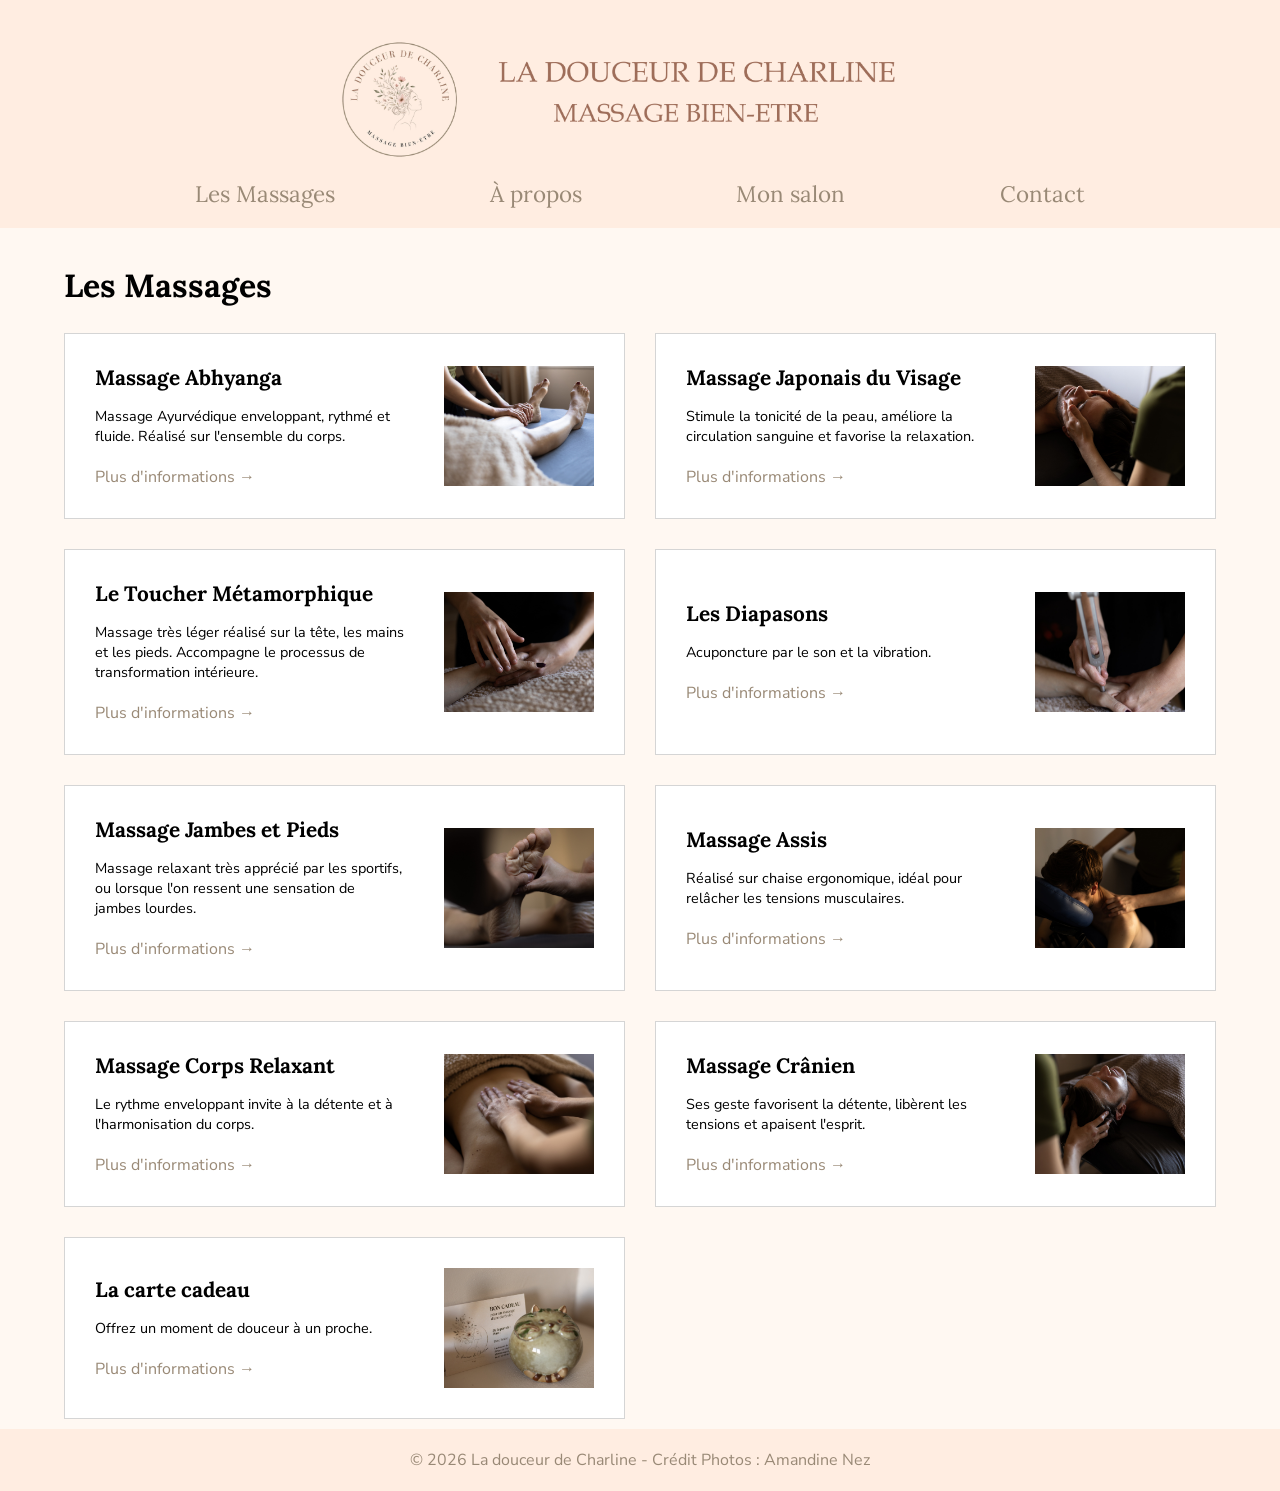
==== index.html @ 856e1076 "Add files via upload" ====
<!DOCTYPE html>

<html lang="fr">
<head>
	<meta charset="UTF-8">
	<meta name="viewport" content="width=device-width, initial-scale=1.0">
    <title>Accueil | La douceur de Charline</title>
    <link rel="stylesheet" href="css/style.css">
	<link rel="preconnect" href="https://fonts.googleapis.com">
	<link rel="preconnect" href="https://fonts.gstatic.com" crossorigin>
	<link href="https://fonts.googleapis.com/css2?family=Lora:wght@500;600;700&family=Nunito+Sans:wght@400;500;600;700&display=swap" rel="stylesheet">
</head>
<body>
	<header>
		<div class="conteneur-header">

			<a href="index.html"><img class="logo"
				 src="images/logo/logo_v2.png"
				 alt="Logo de la douceur de Charline"
				 ></a>

			<div class="contenu-header">

				<nav>
					<ul>
						<li><a href="index.html">Les Massages</a></li>
						<li><a href="apropos.html">À propos</a></li>
						<li><a href="moncabinet.html">Mon salon</a></li>
						<li><a href="contact.html">Contact</a></li>
					</ul>
				</nav>
			</div>
		</div>
	</header>
	<main>
	<h2>Les Massages</h2>
		<section class="grille-massages">

			<article class="carte-massage">

				<div class="contenu-massage">
					<h3>Massage Abhyanga</h3>

					<p class="accroche">
						Massage Ayurvédique enveloppant, rythmé et fluide.
						Réalisé sur l'ensemble du corps.
					</p>

					<a href="massages/abhyanga.html">
						Plus d'informations →
					</a>
				</div>

				<a href="massages/abhyanga.html"><img 
					src="images/massages/abhyanga.jpg" 
					alt="Image d'un massage abhyanga"></a>

			</article>
			
			<article class="carte-massage">

				<div class="contenu-massage">
					<h3>Massage Japonais du Visage</h3>

					<p class="accroche">
						Stimule la tonicité de la peau, améliore la circulation sanguine et favorise la relaxation.
					</p>

					<a href="massages/massagejaponais.html">
						Plus d'informations →
					</a>
				</div>

				<a href="massages/massagejaponais.html"><img 
					src="images/massages/kobido.jpg" 
					alt="Image d'un massage japonais du visage"></a>

			</article>
			
			<article class="carte-massage">

				<div class="contenu-massage">
					<h3>Le Toucher Métamorphique</h3>

					<p class="accroche">
						Massage très léger réalisé sur la tête, les mains et les pieds. Accompagne le processus de transformation intérieure.
					</p>

					<a href="massages/touchermetamorphique.html">
						Plus d'informations →
					</a>
				</div>

				<a href="massages/touchermetamorphique.html"><img 
					src="images/massages/meta.jpg" 
					alt="Image d'un toucher metamorphique"></a>

			</article>
			
			<article class="carte-massage">

				<div class="contenu-massage">
					<h3>Les Diapasons</h3>

					<p class="accroche">
						Acuponcture par le son et la vibration.
					</p>

					<a href="massages/diapasons.html">
						Plus d'informations →
					</a>
				</div>

				<a href="massages/diapasons.html"><img 
					src="images/massages/diapasons.jpg" 
					alt="Image d'un massage diapasons"></a>

			</article>
			
			<article class="carte-massage">

				<div class="contenu-massage">
					<h3>Massage Jambes et Pieds</h3>

					<p class="accroche">
						Massage relaxant très apprécié par les sportifs, ou lorsque l'on ressent une sensation de jambes lourdes.
					</p>

					<a href="massages/jambesetpieds.html">
						Plus d'informations →
					</a>
				</div>

				<a href="massages/jambesetpieds.html"><img 
					src="images/massages/jambes.jpg" 
					alt="Image d'un massage jambes et pieds"></a>

			</article>
			
			<article class="carte-massage">

				<div class="contenu-massage">
					<h3>Massage Assis</h3>

					<p class="accroche">
						Réalisé sur chaise ergonomique, idéal pour relâcher les tensions musculaires.
					</p>

					<a href="massages/massageassis.html">
						Plus d'informations →
					</a>
				</div>

				<a href="massages/massageassis.html"><img 
					src="images/massages/assis.jpg" 
					alt="Image d'un massage assis"></a>

			</article>
			
			<article class="carte-massage">

				<div class="contenu-massage">
					<h3>Massage Corps Relaxant</h3>

					<p class="accroche">
						Le rythme enveloppant invite à la détente et à l'harmonisation du corps.
					</p>

					<a href="massages/massagecorpsrelaxant.html">
						Plus d'informations →
					</a>
				</div>

				<a href="massages/massagecorpsrelaxant.html"><img 
					src="images/massages/corps.jpg" 
					alt="Image d'un massage corps relaxant"></a>

			</article>

			<article class="carte-massage">

				<div class="contenu-massage">
					<h3>Massage Crânien</h3>

					<p class="accroche">
						Ses geste favorisent la détente, libèrent les tensions et apaisent l'esprit.
					</p>

					<a href="massages/massagecranien.html">
						Plus d'informations →
					</a>
				</div>

				<a href="massages/massagecranien.html"><img 
					src="images/massages/cranien.jpg" 
					alt="Image d'un massage cranien"></a>

			</article>

			<article class="carte-massage">

				<div class="contenu-massage">
					<h3>La carte cadeau</h3>

					<p class="accroche">
						Offrez un moment de douceur à un proche.
					</p>

					<a href="massages/carte_cadeau.html">
						Plus d'informations →
					</a>
				</div>

				<a href="massages/carte_cadeau.html"><img 
					src="images/massages/cadeau.jpg" 
					alt="Image d'une carte cadeau"></a>

			</article>


		</section>
	</main>
	<footer>
		<p>© 2026 La douceur de Charline - Crédit Photos : Amandine Nez</p>
	</footer>
</body>
</html>
---- css/style.css ----
* {
    box-sizing: border-box;
}

.conteneur-header {
    max-width: 1800px;
    margin: 0 auto;
    padding: 0 20px;
    gap: 50px;
}
body {
    font-family: "Nunito Sans", sans-serif;
    margin: 0;
}
main {
	background-color: #FFF8F2;
    padding: 10px 5%;
}
header {
	background-color: #ffede1;
    color: white;
    padding: 20px;
}
h3 {
    font-family: "Lora", serif;
    font-size: 2rem;
    margin: 5px 0;
    text-align: center;
}
nav a {
    color: #998976;
    text-decoration: none;
}
nav ul {
    font-size: 1.4rem;
    font-family: "Lora", serif;
    display: flex;
    justify-content: space-evenly;
    list-style: none;
    padding: 0;
    margin: 0;
}
nav a:hover {
    text-decoration: underline;
}
.logo {
    width: 40rem;
	display: block;
	margin: 0 auto;
}
h1 {
    font-size: 3rem;
    margin-bottom: 0;
}
header p {
    margin-top: 5px;
}

.contenu-header {
    flex: 1;
    margin:0;
}


.grille-massages {
    display: grid;
    grid-template-columns: repeat(3, 1fr);
    gap: 30px;
}

.carte-massage {
    border: 1px solid #d5d5d5;
    padding: 30px;
    background-color: white;

    display: flex;
    flex-direction: row;
    align-items: center;
    gap: 40px;
}

/* Partie texte à gauche */
.contenu-massage {
    flex: 1;
    display: flex;
    flex-direction: column;
    justify-content: center;
}

/* Titre */
.carte-massage h3 {
    font-family: "Lora", serif;
    font-size: 1.3rem;
    margin: 0 0 15px;
    text-align: left;
}

/* Description */
.carte-massage .accroche {
    font-family: "Nunito Sans", sans-serif;
    font-size: 0.9rem;
    margin: 0 0 20px;
    text-align: left;
}

/* Lien */
.carte-massage a {
    color: #998976;
    text-decoration: none;
    font-family: "Nunito Sans", sans-serif;
    font-size: 1rem;
}

.carte-massage a:hover {
    text-decoration: underline;
}

/* Image à droite */
.carte-massage img {
    width: 150px;
    height: 120px;
    object-fit: cover;
    flex-shrink: 0;
}


article {
    border: 1px solid #d5d5d5;
    padding: 20px;
    background-color: white;
    display: flex;
    flex-direction: column;
}

article img {
    width: 80%;
    aspect-ratio: 1 / 1;
    object-fit: cover;
    display: block;
    margin: 0 auto;
}

.titres {
    font-family: "Lora", serif;
    font-size: 2rem;
    margin:0;
    padding:0;
}
h2 {
    font-family: "Lora", serif;
    font-size: 2rem;
}
.duree {
    font-family: "Nunito Sans", sans-serif;
    font-size: 1.1rem;
    font-style: bold;
    font-weight: bold;
    min-height: 1.1em;
}

.presentation-massage {
    display: flex;
    flex-direction: row-reverse;
    align-items: center;
    justify-content: center;
    gap: 0px;
    margin:0%;
}

.presentation-massage img {
    width: 25rem;
    aspect-ratio: 1 / 1;
    object-fit: cover;
    padding:3%;
}

.infos-massage {
    text-align: left;
    font-family: "Nunito Sans", sans-serif;
    font-size: 1.3rem;
    flex: 0 1 auto;
	padding-left:3%;
	padding-right:3%;
}

.infos-massage .duree {
    font-size: 1.4rem;
}

.texte-massage {
    font-family: "Nunito Sans", sans-serif;
    font-size: 1.3rem;
    text-align:justify;
}
.texte-a-propos {
    font-family: "Nunito Sans", sans-serif;
    font-size: 1.4rem;
    text-align: justify;
    padding-left:3%;
    padding-right:3%;
}

.a-propos{
    display: flex;
    flex-direction: row;
    align-items: center;
}

.a-propos figure {
	width:200%;
	}

.a-propos img {
    width:100%;
    object-fit: cover;
    flex-shrink: 0;
    padding : 0; 
	margin-left:0;
	margin-right:0;
}

.a-propos p{
    font-family: "Lora", serif;
    font-size: 1.2rem;
    text-align: left;
}

.contact p{
	font-family: "Lora", serif;
    font-size: 1.1rem;
    text-align: left;
}

footer {
    background-color: #ffede1;
    color: white;
    text-align: center;
    padding: 20px;
    font-family: "Nunito Sans", sans-serif;
    font-size: 1rem;
    color:#998976;
}

footer p {
    margin: 0;
}

.prendre-rdv {
    border: 1px solid #d5d5d5;
    font-family: "Nunito Sans", sans-serif;
    font-size: 1.3rem;
    text-align:center;
    margin-left:5%;
    margin-right:5%;
    padding-left:5%;
    padding-right:5%;
    background-color: #FFF8F2;
}

.planning {
	display:flex;
    justify-content: center;
    text-align:center;
	}
.planning img {
		width:50vw;
	}

.infos-supplementaires {
    font-family: "Nunito Sans", sans-serif;
    font-size: 1.2rem;
    font-style: italic;
}
.contact img {
	width:40px;
	}

.grille-photos {
    display: grid;
    grid-template-columns: repeat(3, 1fr);
    gap: 30px;
}

.grille-photos img {
	width:100%
	}

.conteneur-images {
  display: flex; /* Active le mode Flexbox */
  gap: 15px;     /* Espace entre les deux images (optionnel) */
  align-items: center; /* Aligne verticalement les images */
}

.conteneur-images img {
  max-width: 100%; /* Rend les images adaptatives */
  height: auto;
}

/* Par défaut (desktop), le titre mobile est caché */
.titre-mobile { display: none; }
.figure-mobile { display: none; }

@media (max-width: 1500px) {
    .grille-massages {
		display: grid;
		grid-template-columns: repeat(2, 1fr);
		gap: 30px;
    }
}
@media (max-width: 900px) {

	.titre-desktop { display: none; }
	.titre-mobile  { display: block; }
	.figure-mobile { display: block; }
	.figure-desktop { display: none; }

	.figure-mobile {
		width: 70vw;
	}

	.figure-mobile img {
		width: 100%;      /* l'image remplit le figure (donc 70 % du parent) */
		height: auto;    /* garde les proportions */
	}
	    /* HEADER */
	.logo{
		width:21rem;
		display: block;
		margin: 0 auto;
	}
    .conteneur-header {
        flex-direction: column;
        gap: 0px;
        padding: 0 10px;
        justify-content: center;
		align-items: center;
    }

    .contenu-header {
        width: 100%;
    }


    nav ul {
		font-size: 0.95rem;
		display: flex;
		justify-content: space-between;
		list-style: none;
		padding: 0;
		margin: 0;
    }
    
    h2 {
		font-size:1.5rem;
	}

	.carte-massage {
		flex-direction: column-reverse;
		align-items: stretch;
		gap: 20px;
		padding: 20px;
	}

	.carte-massage img {
		width: 100%;
		height: 220px;
	}

	.carte-massage h3 {
		text-align: center;
		font-size:1.2rem;
	}

	.carte-massage .accroche {
		font-size: 0.9rem;
	}

	.carte-massage a {
		text-align: center;
		font-size: 0.9rem;
	}


    .grille-massages {
        grid-template-columns: 1fr;
    }

    .grille-photos {
        grid-template-columns: 1fr;
    }


    /* PAGE D'UNE CHRONIQUE */


    .presentation-massage {
        flex-direction: column;
        gap: 10px;
        margin:2%;
    }

    .presentation-massage img {
        width: 100%;
        max-width: 320px;
    }

    .infos-massage {
        width: 100%;
        padding-left: 0;
        font-size: 1.2rem;
    }

    .infos-massage .duree {
        font-size: 1.3rem;
    }
    
    .infos-massage h2 {
        font-size: 1.3rem;
    }

    .texte-massage {
        font-size: 1.1rem;
    }
    .prendre-rdv {
        font-size: 0.85rem;
    }
	.infos-supplementaires {
		font-size: 1rem;
	}
	.a-propos p{
    font-size: 1.2rem;
	}
	.contact p{
    font-size: 1.1rem;
	}
	.a-propos p{
		font-size: 0.9rem;
		text-align: justify;
	}
	.planning img {
		width:90vw;
	}
}
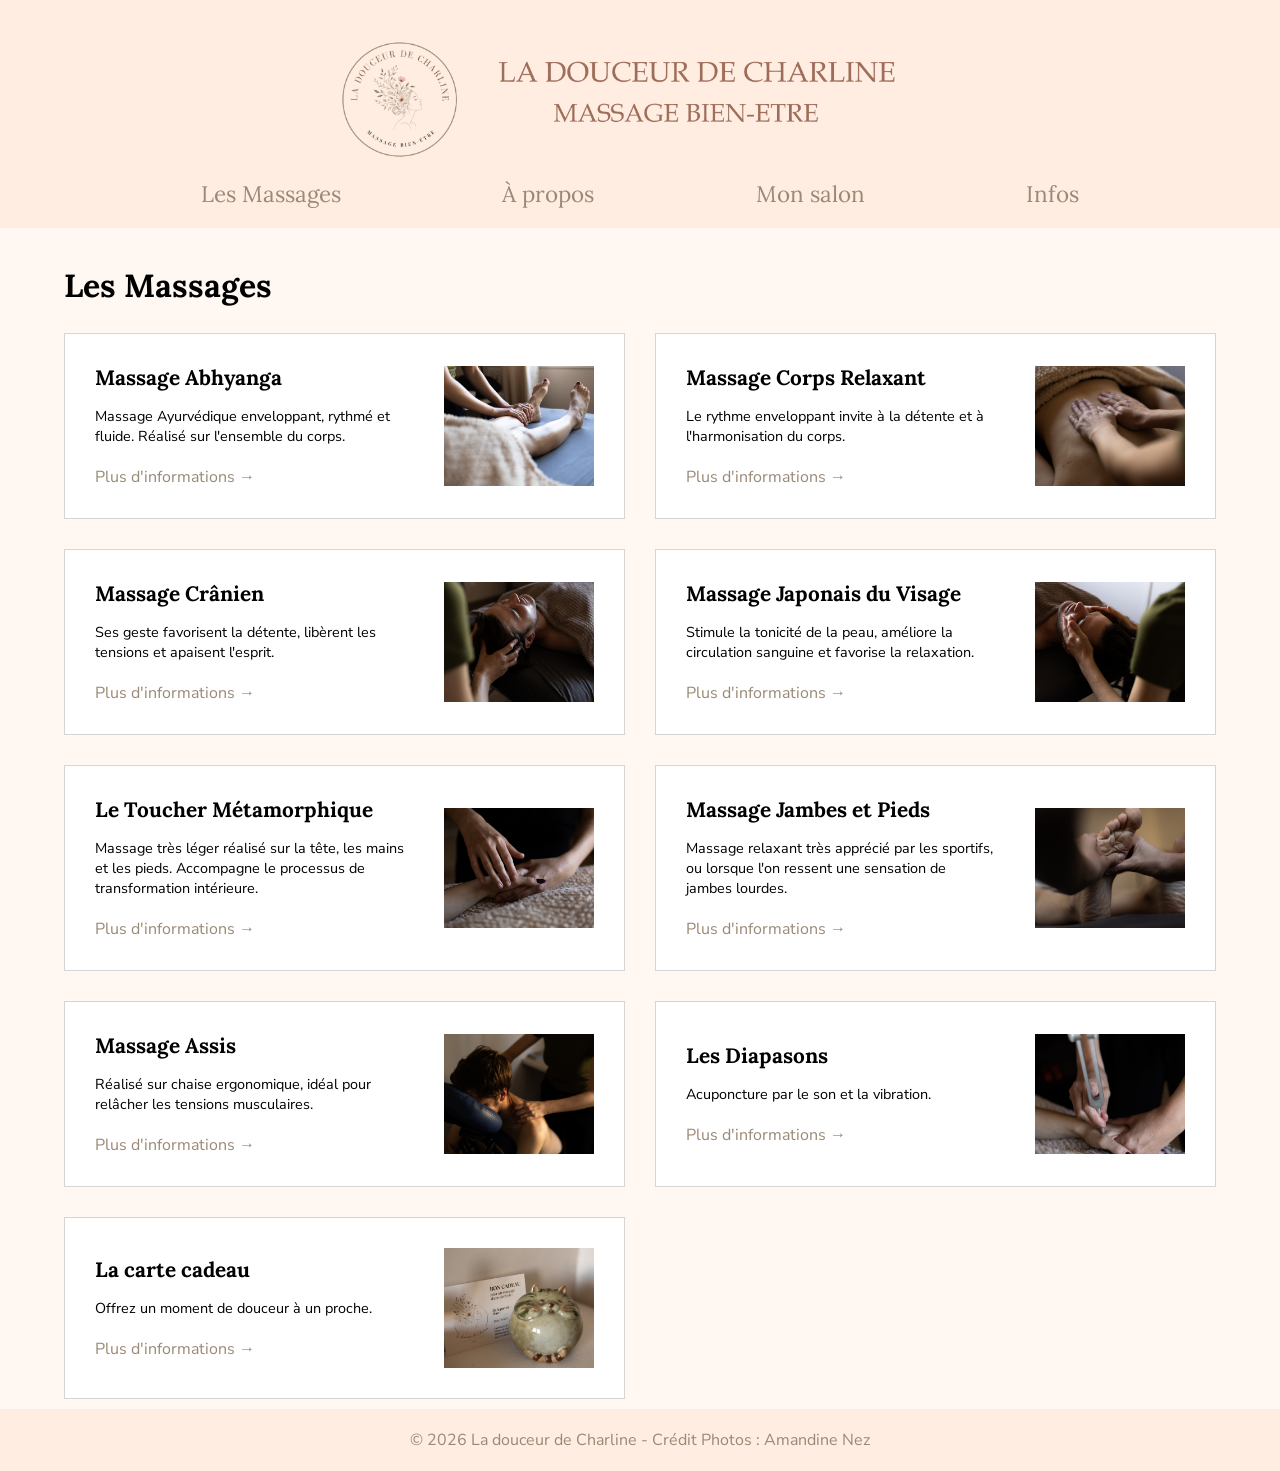
==== commit 080e5ec5: "Add files via upload" ====
--- a/index.html
+++ b/index.html
@@ -26,7 +26,7 @@
 						<li><a href="index.html">Les Massages</a></li>
 						<li><a href="apropos.html">À propos</a></li>
 						<li><a href="moncabinet.html">Mon salon</a></li>
-						<li><a href="contact.html">Contact</a></li>
+						<li><a href="contact.html">Infos</a></li>
 					</ul>
 				</nav>
 			</div>
@@ -56,6 +56,46 @@
 					alt="Image d'un massage abhyanga"></a>
 
 			</article>
+
+			<article class="carte-massage">
+
+				<div class="contenu-massage">
+					<h3>Massage Corps Relaxant</h3>
+
+					<p class="accroche">
+						Le rythme enveloppant invite à la détente et à l'harmonisation du corps.
+					</p>
+
+					<a href="massages/massagecorpsrelaxant.html">
+						Plus d'informations →
+					</a>
+				</div>
+
+				<a href="massages/massagecorpsrelaxant.html"><img 
+					src="images/massages/corps.jpg" 
+					alt="Image d'un massage corps relaxant"></a>
+
+			</article>
+
+			<article class="carte-massage">
+
+				<div class="contenu-massage">
+					<h3>Massage Crânien</h3>
+
+					<p class="accroche">
+						Ses geste favorisent la détente, libèrent les tensions et apaisent l'esprit.
+					</p>
+
+					<a href="massages/massagecranien.html">
+						Plus d'informations →
+					</a>
+				</div>
+
+				<a href="massages/massagecranien.html"><img 
+					src="images/massages/cranien.jpg" 
+					alt="Image d'un massage cranien"></a>
+
+			</article>
 			
 			<article class="carte-massage">
 
@@ -96,6 +136,46 @@
 					alt="Image d'un toucher metamorphique"></a>
 
 			</article>
+
+			<article class="carte-massage">
+
+				<div class="contenu-massage">
+					<h3>Massage Jambes et Pieds</h3>
+
+					<p class="accroche">
+						Massage relaxant très apprécié par les sportifs, ou lorsque l'on ressent une sensation de jambes lourdes.
+					</p>
+
+					<a href="massages/jambesetpieds.html">
+						Plus d'informations →
+					</a>
+				</div>
+
+				<a href="massages/jambesetpieds.html"><img 
+					src="images/massages/jambes.jpg" 
+					alt="Image d'un massage jambes et pieds"></a>
+
+			</article>
+
+			<article class="carte-massage">
+
+				<div class="contenu-massage">
+					<h3>Massage Assis</h3>
+
+					<p class="accroche">
+						Réalisé sur chaise ergonomique, idéal pour relâcher les tensions musculaires.
+					</p>
+
+					<a href="massages/massageassis.html">
+						Plus d'informations →
+					</a>
+				</div>
+
+				<a href="massages/massageassis.html"><img 
+					src="images/massages/assis.jpg" 
+					alt="Image d'un massage assis"></a>
+
+			</article>
 			
 			<article class="carte-massage">
 
@@ -114,86 +194,6 @@
 				<a href="massages/diapasons.html"><img 
 					src="images/massages/diapasons.jpg" 
 					alt="Image d'un massage diapasons"></a>
-
-			</article>
-			
-			<article class="carte-massage">
-
-				<div class="contenu-massage">
-					<h3>Massage Jambes et Pieds</h3>
-
-					<p class="accroche">
-						Massage relaxant très apprécié par les sportifs, ou lorsque l'on ressent une sensation de jambes lourdes.
-					</p>
-
-					<a href="massages/jambesetpieds.html">
-						Plus d'informations →
-					</a>
-				</div>
-
-				<a href="massages/jambesetpieds.html"><img 
-					src="images/massages/jambes.jpg" 
-					alt="Image d'un massage jambes et pieds"></a>
-
-			</article>
-			
-			<article class="carte-massage">
-
-				<div class="contenu-massage">
-					<h3>Massage Assis</h3>
-
-					<p class="accroche">
-						Réalisé sur chaise ergonomique, idéal pour relâcher les tensions musculaires.
-					</p>
-
-					<a href="massages/massageassis.html">
-						Plus d'informations →
-					</a>
-				</div>
-
-				<a href="massages/massageassis.html"><img 
-					src="images/massages/assis.jpg" 
-					alt="Image d'un massage assis"></a>
-
-			</article>
-			
-			<article class="carte-massage">
-
-				<div class="contenu-massage">
-					<h3>Massage Corps Relaxant</h3>
-
-					<p class="accroche">
-						Le rythme enveloppant invite à la détente et à l'harmonisation du corps.
-					</p>
-
-					<a href="massages/massagecorpsrelaxant.html">
-						Plus d'informations →
-					</a>
-				</div>
-
-				<a href="massages/massagecorpsrelaxant.html"><img 
-					src="images/massages/corps.jpg" 
-					alt="Image d'un massage corps relaxant"></a>
-
-			</article>
-
-			<article class="carte-massage">
-
-				<div class="contenu-massage">
-					<h3>Massage Crânien</h3>
-
-					<p class="accroche">
-						Ses geste favorisent la détente, libèrent les tensions et apaisent l'esprit.
-					</p>
-
-					<a href="massages/massagecranien.html">
-						Plus d'informations →
-					</a>
-				</div>
-
-				<a href="massages/massagecranien.html"><img 
-					src="images/massages/cranien.jpg" 
-					alt="Image d'un massage cranien"></a>
 
 			</article>
 
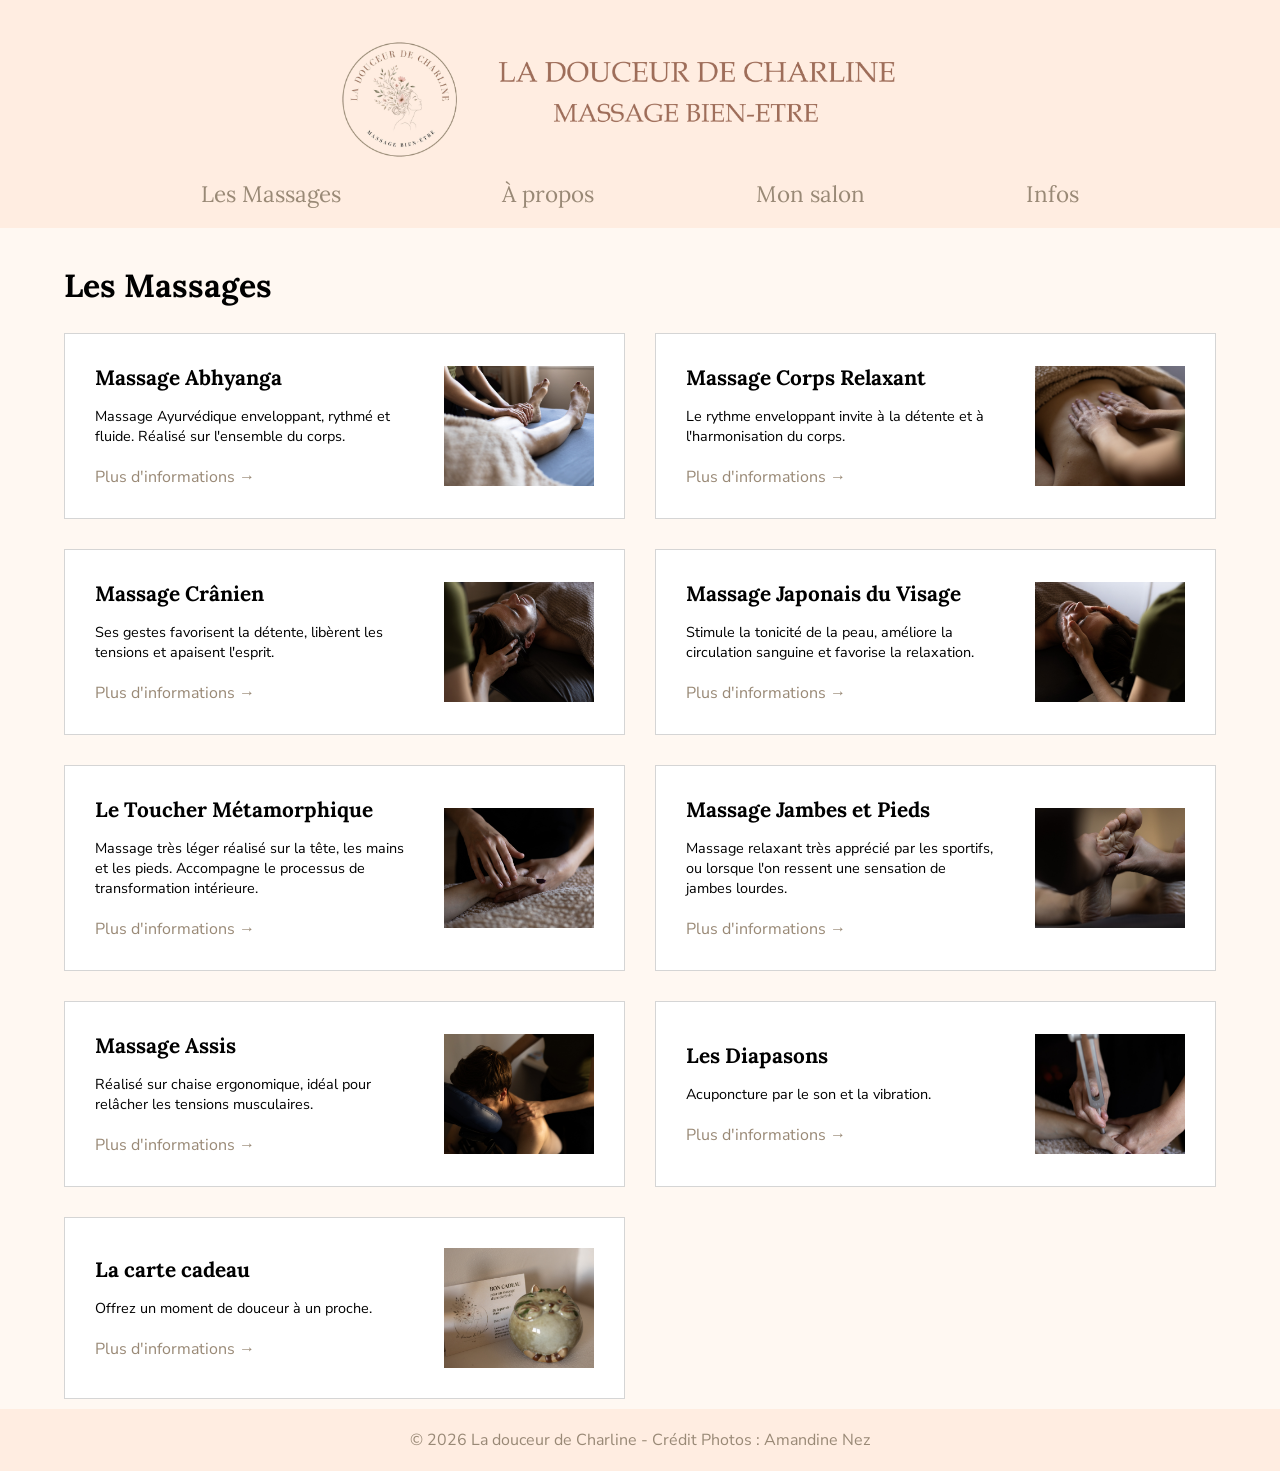
==== commit cf25b22c: "Update index.html Il manquait un "s"" ====
--- a/index.html
+++ b/index.html
@@ -83,7 +83,7 @@
 					<h3>Massage Crânien</h3>
 
 					<p class="accroche">
-						Ses geste favorisent la détente, libèrent les tensions et apaisent l'esprit.
+						Ses gestes favorisent la détente, libèrent les tensions et apaisent l'esprit.
 					</p>
 
 					<a href="massages/massagecranien.html">
